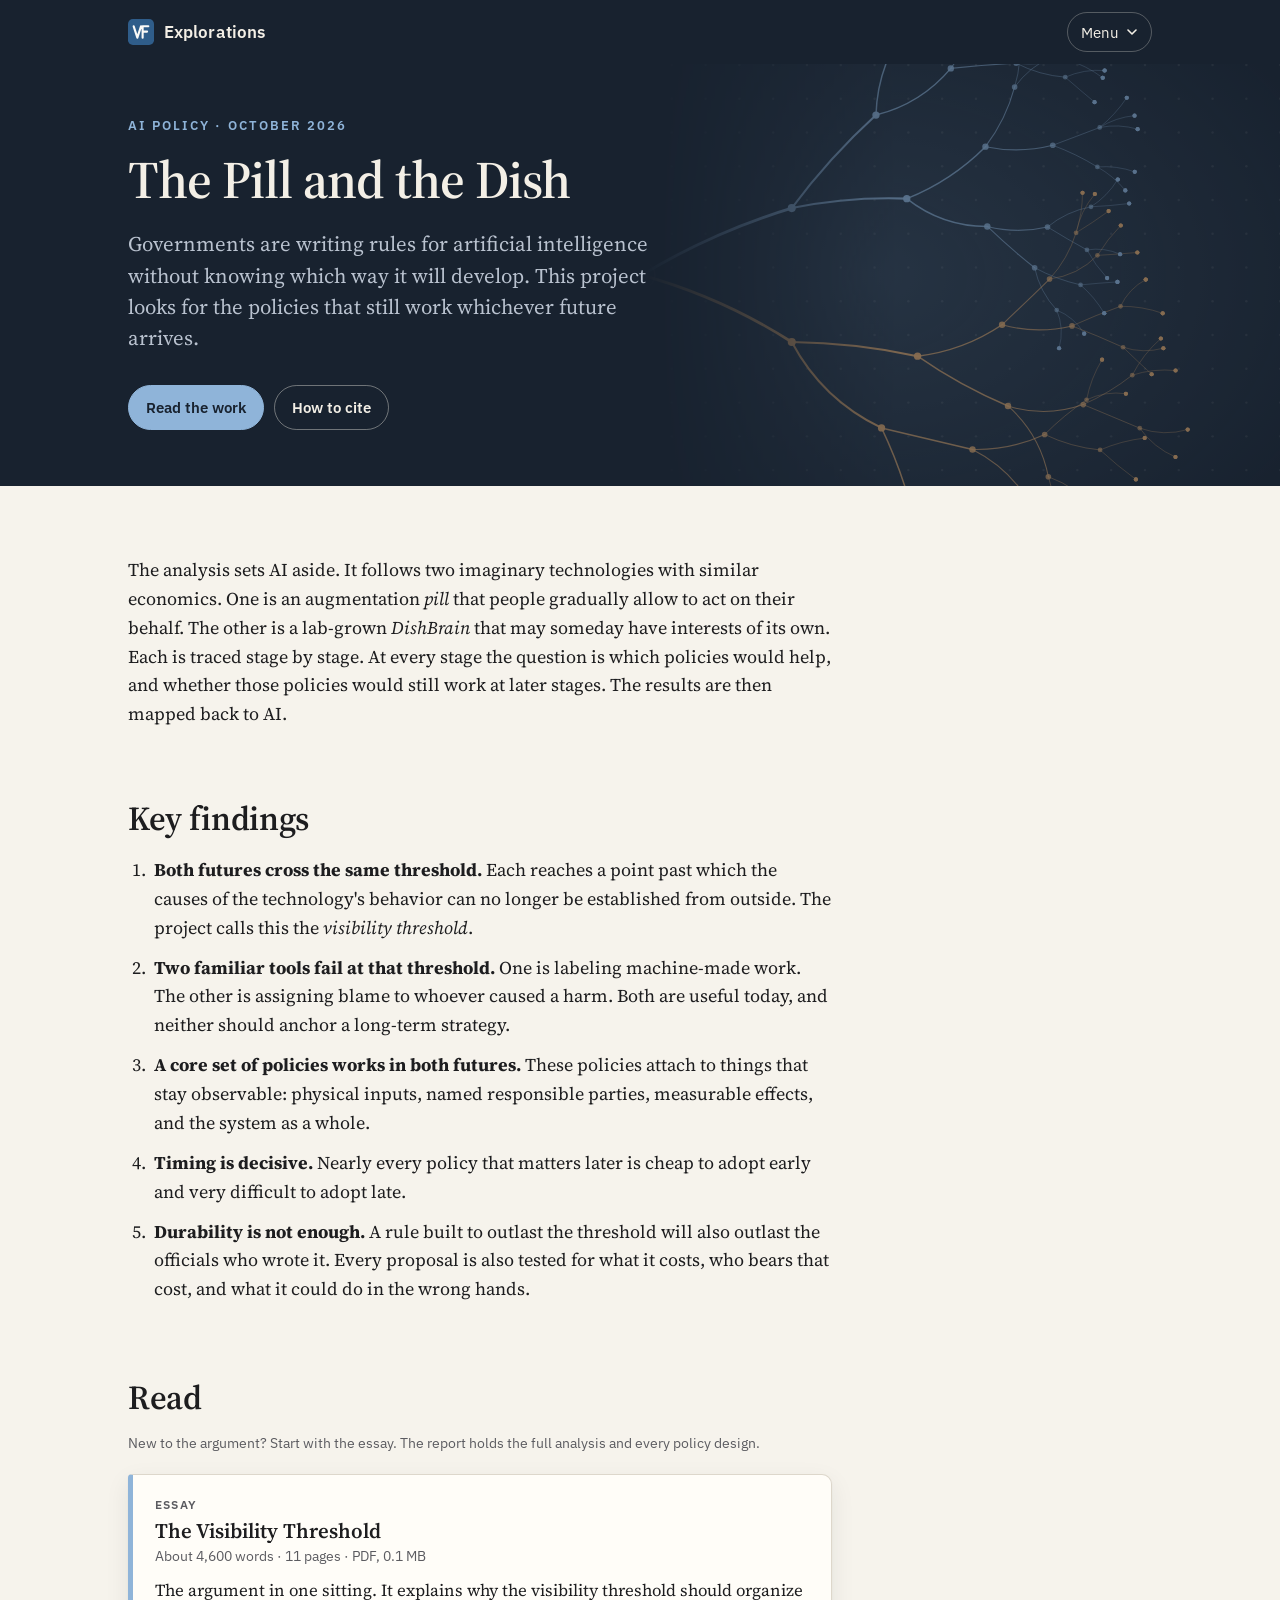
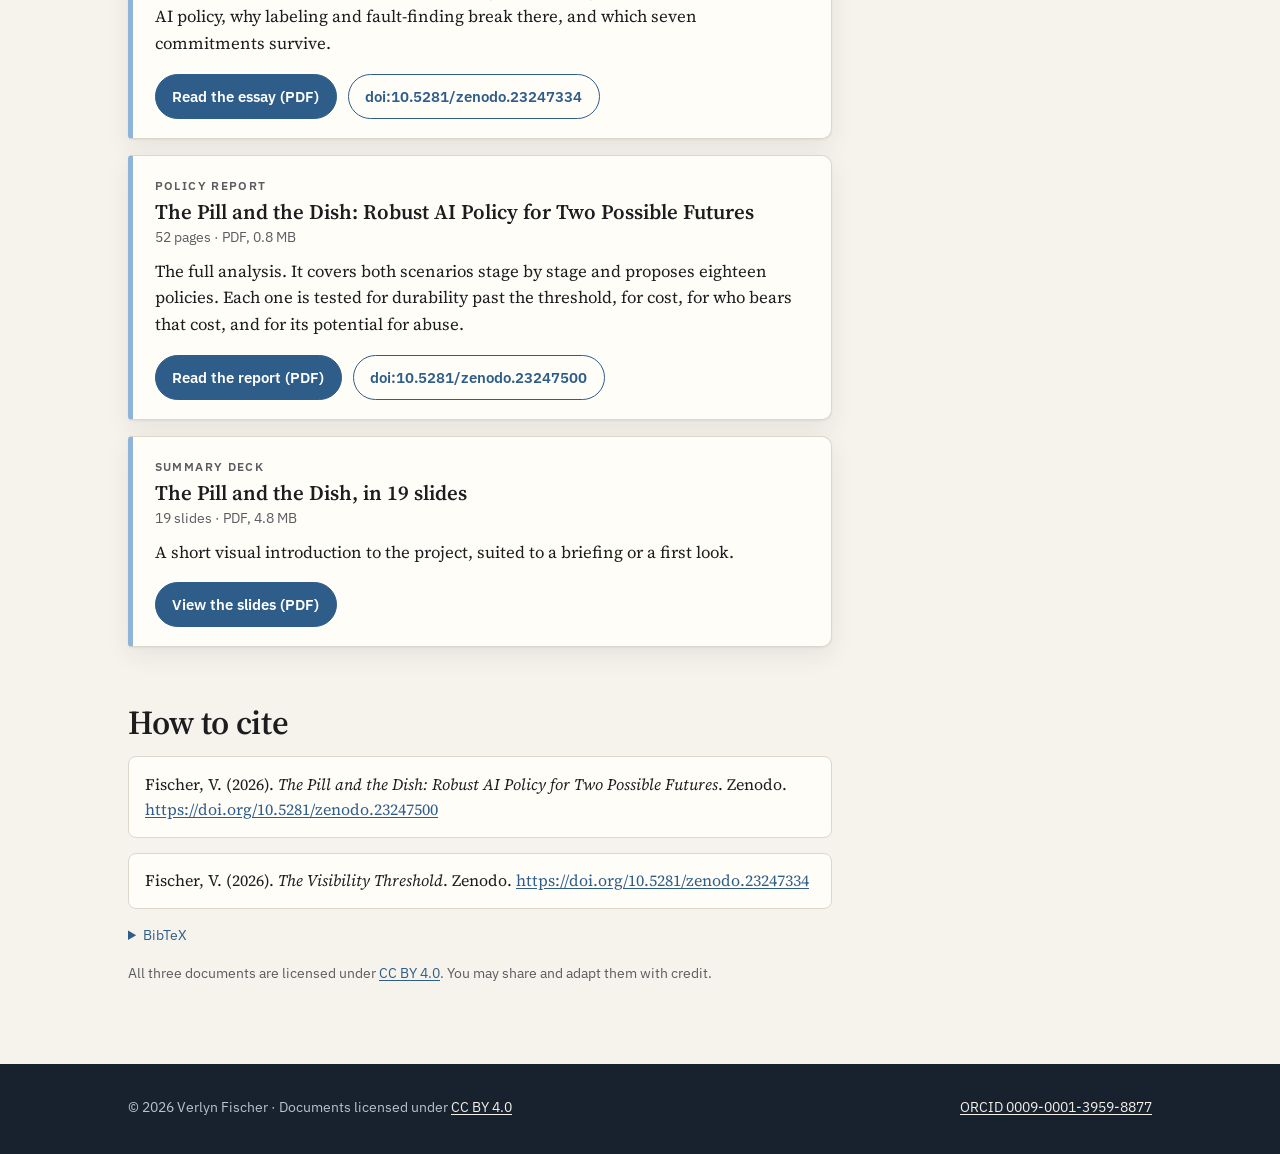
==== ai-policy/index.html @ 12ce7a71 "Launch verlynfischer.com Home page with Selected Works, and The Pill and the Dish project page (repo" ====
<!doctype html>
<html lang="en">
<head>
  <meta charset="utf-8">
  <meta name="viewport" content="width=device-width, initial-scale=1">
  <title>The Pill and the Dish</title>
  <meta name="description" content="Which AI policies will still work a decade from now? A policy report, an essay and a summary deck by Verlyn Fischer, built on two imaginary technologies.">
  <link rel="canonical" href="https://verlynfischer.com/ai-policy/">
  <link rel="icon" href="../favicon.svg" type="image/svg+xml">
  <link rel="preconnect" href="https://fonts.googleapis.com">
  <link rel="preconnect" href="https://fonts.gstatic.com" crossorigin>
  <link rel="stylesheet" href="https://fonts.googleapis.com/css2?family=IBM+Plex+Sans:wght@400;600&family=Source+Serif+4:ital,opsz,wght@0,8..60,400;0,8..60,600;1,8..60,400;1,8..60,600&display=swap">
  <link rel="stylesheet" href="../assets/style.css">
  <script src="../assets/menu.js" defer></script>
  <meta property="og:type" content="website">
  <meta property="og:title" content="The Pill and the Dish: Robust AI Policy for Two Possible Futures">
  <meta property="og:description" content="Two imaginary technologies show which AI policies will still work a decade from now, and which popular tools expire first.">
  <meta property="og:url" content="https://verlynfischer.com/ai-policy/">
  <meta property="og:image" content="https://verlynfischer.com/assets/pill-and-dish-fork.jpg">
</head>
<body>
  <header class="site-header">
    <div class="wrap">
      <a class="site-name" href="../index.html"><img src="../favicon.svg" alt="">Explorations</a>
      <details class="menu">
        <summary>Menu <svg class="chev" viewBox="0 0 10 10" aria-hidden="true"><path d="M1 3l4 4 4-4" fill="none" stroke="currentColor" stroke-width="1.6" stroke-linecap="round" stroke-linejoin="round"/></svg></summary>
        <nav class="menu-panel" aria-label="Site">
          <a href="../index.html">Home</a>
          <p class="menu-label">Selected works</p>
          <a href="index.html" aria-current="page">The Pill and the Dish<span class="sub">AI policy · report, essay and slides</span></a>
          <hr>
          <a href="https://orcid.org/0009-0001-3959-8877">ORCID profile<span class="sub">0009-0001-3959-8877</span></a>
        </nav>
      </details>
    </div>
  </header>

  <section class="hero compact on-navy" aria-labelledby="hero-title">
    <img class="art" src="../assets/hero-art.svg" alt="">
    <div class="wrap">
      <div class="hero-text">
        <p class="eyebrow">AI policy · October 2026</p>
        <h1 id="hero-title">The Pill and the Dish</h1>
        <p class="lede">Governments are writing rules for artificial intelligence without knowing which way it will develop. This project looks for the policies that still work whichever future arrives.</p>
        <div class="actions">
          <a class="btn primary" href="#read">Read the work</a>
          <a class="btn" href="#cite">How to cite</a>
        </div>
      </div>
    </div>
  </section>

  <main class="wrap narrow">
    <section class="section">

    <p>The analysis sets AI aside. It follows two imaginary technologies with similar economics. One is an augmentation <em>pill</em> that people gradually allow to act on their behalf. The other is a lab-grown <em>DishBrain</em> that may someday have interests of its own. Each is traced stage by stage. At every stage the question is which policies would help, and whether those policies would still work at later stages. The results are then mapped back to AI.</p>

    </section>

    <section class="section">
    <h2>Key findings</h2>
    <ol class="findings">
      <li><strong>Both futures cross the same threshold.</strong> Each reaches a point past which the causes of the technology's behavior can no longer be established from outside. The project calls this the <em>visibility threshold</em>.</li>
      <li><strong>Two familiar tools fail at that threshold.</strong> One is labeling machine-made work. The other is assigning blame to whoever caused a harm. Both are useful today, and neither should anchor a long-term strategy.</li>
      <li><strong>A core set of policies works in both futures.</strong> These policies attach to things that stay observable: physical inputs, named responsible parties, measurable effects, and the system as a whole.</li>
      <li><strong>Timing is decisive.</strong> Nearly every policy that matters later is cheap to adopt early and very difficult to adopt late.</li>
      <li><strong>Durability is not enough.</strong> A rule built to outlast the threshold will also outlast the officials who wrote it. Every proposal is also tested for what it costs, who bears that cost, and what it could do in the wrong hands.</li>
    </ol>

    </section>

    <section class="section" id="read">
    <h2>Read</h2>
    <p class="small">New to the argument? Start with the essay. The report holds the full analysis and every policy design.</p>
    <div class="docs">
      <article class="doc">
        <div class="type">Essay</div>
        <h3>The Visibility Threshold</h3>
        <p class="meta">About 4,600 words · 11 pages · PDF, 0.1 MB</p>
        <p>The argument in one sitting. It explains why the visibility threshold should organize AI policy, why labeling and fault-finding break there, and which seven commitments survive.</p>
        <div class="actions">
          <a class="btn primary" href="the-visibility-threshold.pdf">Read the essay (PDF)</a>
          <a class="btn" href="https://doi.org/10.5281/zenodo.23247334">doi:10.5281/zenodo.23247334</a>
        </div>
      </article>

      <article class="doc">
        <div class="type">Policy report</div>
        <h3>The Pill and the Dish: Robust AI Policy for Two Possible Futures</h3>
        <p class="meta">52 pages · PDF, 0.8 MB</p>
        <p>The full analysis. It covers both scenarios stage by stage and proposes eighteen policies. Each one is tested for durability past the threshold, for cost, for who bears that cost, and for its potential for abuse.</p>
        <div class="actions">
          <a class="btn primary" href="the-pill-and-the-dish.pdf">Read the report (PDF)</a>
          <a class="btn" href="https://doi.org/10.5281/zenodo.23247500">doi:10.5281/zenodo.23247500</a>
        </div>
      </article>

      <article class="doc">
        <div class="type">Summary deck</div>
        <h3>The Pill and the Dish, in 19 slides</h3>
        <p class="meta">19 slides · PDF, 4.8 MB</p>
        <p>A short visual introduction to the project, suited to a briefing or a first look.</p>
        <div class="actions">
          <a class="btn primary" href="the-pill-and-the-dish-summary-deck.pdf">View the slides (PDF)</a>
        </div>
      </article>
    </div>

    </section>

    <section class="section" id="cite">
    <h2>How to cite</h2>
    <p class="cite">Fischer, V. (2026). <em>The Pill and the Dish: Robust AI Policy for Two Possible Futures</em>. Zenodo. <a href="https://doi.org/10.5281/zenodo.23247500">https://doi.org/10.5281/zenodo.23247500</a></p>
    <p class="cite">Fischer, V. (2026). <em>The Visibility Threshold</em>. Zenodo. <a href="https://doi.org/10.5281/zenodo.23247334">https://doi.org/10.5281/zenodo.23247334</a></p>
    <details class="bib">
      <summary>BibTeX</summary>
<pre>@misc{fischer2026pill,
  author    = {Fischer, Verlyn},
  title     = {The Pill and the Dish: Robust AI Policy
               for Two Possible Futures},
  year      = {2026},
  publisher = {Zenodo},
  doi       = {10.5281/zenodo.23247500},
  url       = {https://doi.org/10.5281/zenodo.23247500}
}

@misc{fischer2026visibility,
  author    = {Fischer, Verlyn},
  title     = {The Visibility Threshold},
  year      = {2026},
  publisher = {Zenodo},
  doi       = {10.5281/zenodo.23247334},
  url       = {https://doi.org/10.5281/zenodo.23247334}
}</pre>
    </details>

    <p class="small">All three documents are licensed under <a href="https://creativecommons.org/licenses/by/4.0/">CC BY 4.0</a>. You may share and adapt them with credit.</p>
    </section>
  </main>

  <footer class="site-footer">
    <div class="wrap">
      <p>© 2026 Verlyn Fischer · Documents licensed under <a href="https://creativecommons.org/licenses/by/4.0/">CC BY 4.0</a></p>
      <p><a href="https://orcid.org/0009-0001-3959-8877">ORCID 0009-0001-3959-8877</a></p>
    </div>
  </footer>
</body>
</html>
---- assets/style.css ----
/* verlynfischer.com — one stylesheet for every page.
   Palette follows the summary deck: navy, cream, light-blue accent, amber second accent. */

:root {
  --bg: #f6f3ec;
  --surface: #fffdf8;
  --surface-2: #efebe2;
  --ink: #1d1d1f;
  --muted: #5b5b60;
  --rule: #ddd7cb;
  --accent: #2f5d8a;          /* links and buttons on light backgrounds */
  --accent-ink: #ffffff;
  --navy: #18222f;            /* header, hero, footer: the same in both themes */
  --navy-2: #223043;
  --on-navy: #f3efe6;
  --on-navy-muted: #b9c2cf;
  --sky: #8fb4d9;             /* accent on navy */
  --amber: #e0a96d;
  --shadow: 0 1px 2px rgba(24, 34, 47, 0.06), 0 8px 24px rgba(24, 34, 47, 0.08);
  --serif: "Source Serif 4", Charter, Georgia, serif;
  --sans: "IBM Plex Sans", "Segoe UI", "Helvetica Neue", Arial, sans-serif;
  --mono: ui-monospace, "SF Mono", Menlo, Consolas, monospace;
  color-scheme: light;
}

@media (prefers-color-scheme: dark) {
  :root:not([data-theme="light"]) {
    --bg: #121820;
    --surface: #1b232e;
    --surface-2: #222c39;
    --ink: #ece9e2;
    --muted: #a3abb6;
    --rule: #2e3846;
    --accent: #8fb4d9;
    --accent-ink: #121820;
    --navy: #0d131a;
    --navy-2: #1b2633;
    --shadow: 0 1px 2px rgba(0, 0, 0, 0.3), 0 8px 24px rgba(0, 0, 0, 0.25);
    color-scheme: dark;
  }
}

:root[data-theme="dark"] {
  --bg: #121820;
  --surface: #1b232e;
  --surface-2: #222c39;
  --ink: #ece9e2;
  --muted: #a3abb6;
  --rule: #2e3846;
  --accent: #8fb4d9;
  --accent-ink: #121820;
  --navy: #0d131a;
  --navy-2: #1b2633;
  --shadow: 0 1px 2px rgba(0, 0, 0, 0.3), 0 8px 24px rgba(0, 0, 0, 0.25);
  color-scheme: dark;
}

*, *::before, *::after { box-sizing: border-box; }
html { -webkit-text-size-adjust: 100%; }

body {
  margin: 0;
  background: var(--bg);
  color: var(--ink);
  font-family: var(--serif);
  font-size: 1.125rem;
  line-height: 1.6;
}

a { color: var(--accent); text-underline-offset: 0.15em; }
a:hover { text-decoration-thickness: 2px; }
:focus-visible { outline: 2px solid var(--sky); outline-offset: 3px; border-radius: 2px; }
img { max-width: 100%; display: block; }

.wrap { max-width: 68rem; margin: 0 auto; padding-left: 16px; padding-right: 16px; }
.wrap.narrow > * { max-width: 44rem; }   /* reading column, aligned with the hero text */
@media (min-width: 48rem) { .wrap { padding-left: 32px; padding-right: 32px; } }

/* ---------- Header with pull-down menu ---------- */
.site-header { background: var(--navy); color: var(--on-navy); position: relative; z-index: 10; }
.site-header .wrap { display: flex; align-items: center; justify-content: space-between; gap: 1rem; min-height: 4rem; }
.site-name {
  font-family: var(--sans); font-weight: 600; font-size: 1.05rem; letter-spacing: 0.01em;
  color: var(--on-navy); text-decoration: none; display: flex; align-items: center; gap: 0.6rem;
}
.site-name img { width: 26px; height: 26px; }

.menu { position: relative; font-family: var(--sans); }
.menu > summary {
  list-style: none; cursor: pointer; user-select: none;
  display: flex; align-items: center; gap: 0.5rem;
  padding: 0.45rem 0.85rem; border: 1px solid rgba(243, 239, 230, 0.28); border-radius: 999px;
  font-size: 0.95rem; color: var(--on-navy);
}
.menu > summary::-webkit-details-marker { display: none; }
.menu > summary:hover { border-color: var(--sky); }
.menu > summary .chev { width: 10px; height: 10px; transition: transform 0.15s ease; }
.menu[open] > summary .chev { transform: rotate(180deg); }
.menu-panel {
  position: absolute; right: 0; top: calc(100% + 10px);
  width: min(20rem, calc(100vw - 32px));
  background: var(--surface); color: var(--ink);
  border: 1px solid var(--rule); border-radius: 10px; box-shadow: var(--shadow);
  padding: 0.5rem;
}
.menu-panel a {
  display: block; padding: 0.55rem 0.75rem; border-radius: 6px;
  color: var(--ink); text-decoration: none; font-size: 0.95rem;
}
.menu-panel a:hover, .menu-panel a:focus-visible { background: var(--surface-2); }
.menu-panel a[aria-current="page"] { font-weight: 600; }
.menu-panel a .sub { display: block; font-size: 0.8rem; color: var(--muted); }
.menu-label {
  font-size: 0.7rem; font-weight: 600; letter-spacing: 0.12em; text-transform: uppercase;
  color: var(--muted); padding: 0.75rem 0.75rem 0.25rem; margin: 0;
}
.menu-panel hr { border: 0; border-top: 1px solid var(--rule); margin: 0.4rem 0.25rem; }

/* ---------- Inverted hero ---------- */
.hero { background: var(--navy); color: var(--on-navy); position: relative; overflow: hidden; }
.hero .art {
  position: absolute; top: 0; height: 100%; left: calc(50% - 4rem); width: max(52rem, 66%);
  object-fit: cover; object-position: left center; pointer-events: none;
  -webkit-mask-image: linear-gradient(to right, transparent 8%, #000 38%);
  mask-image: linear-gradient(to right, transparent 8%, #000 38%);
}
.hero .wrap { position: relative; padding-top: 4.5rem; padding-bottom: 5rem; }
.hero-text { max-width: 34rem; }
.eyebrow {
  font-family: var(--sans); font-size: 0.8rem; font-weight: 600; letter-spacing: 0.16em;
  text-transform: uppercase; color: var(--sky); margin: 0 0 1rem;
}
.hero h1 {
  font-family: var(--serif); font-weight: 600; font-size: clamp(2.3rem, 6.5vw, 3.9rem);
  line-height: 1.06; letter-spacing: -0.015em; margin: 0;
}
.hero h1 em { font-style: italic; color: var(--sky); }
.hero .lede { color: var(--on-navy-muted); font-size: clamp(1.1rem, 2.4vw, 1.3rem); line-height: 1.5; margin: 1.25rem 0 0; }
.hero .actions { margin-top: 2rem; }
.hero.compact .wrap { padding-top: 3.25rem; padding-bottom: 3.5rem; }
.hero.compact h1 { font-size: clamp(2.1rem, 6vw, 3.3rem); }
.hero.compact .art { opacity: 0.55; }

@media (max-width: 48rem) {
  .hero .art { left: 0; width: 140%; opacity: 0.3; -webkit-mask-image: none; mask-image: none; }
  .hero.compact .art { opacity: 0.25; }
  .hero .wrap { padding-top: 3rem; padding-bottom: 3.5rem; }
}

/* ---------- Buttons ---------- */
.actions { display: flex; flex-wrap: wrap; gap: 0.65rem; }
.btn {
  display: inline-flex; align-items: center; gap: 0.4rem;
  font-family: var(--sans); font-size: 0.92rem; font-weight: 600;
  padding: 0.6rem 1.05rem; border-radius: 999px; text-decoration: none;
  border: 1px solid var(--accent); color: var(--accent); background: transparent;
}
.btn.primary { background: var(--accent); color: var(--accent-ink); }
.btn:hover { text-decoration: none; filter: brightness(1.08); }
.on-navy .btn { border-color: rgba(243, 239, 230, 0.4); color: var(--on-navy); }
.on-navy .btn.primary { background: var(--sky); border-color: var(--sky); color: var(--navy); }

/* ---------- Principles strip (home) ---------- */
.strip { background: var(--surface-2); border-bottom: 1px solid var(--rule); }
.strip ul {
  list-style: none; margin: 0; padding: 1.5rem 0;
  display: grid; gap: 1rem 2rem; grid-template-columns: repeat(auto-fit, minmax(14rem, 1fr));
}
.strip li { display: flex; gap: 0.8rem; align-items: flex-start; font-family: var(--sans); font-size: 0.92rem; color: var(--muted); line-height: 1.45; }
.strip li strong { display: block; color: var(--ink); font-size: 0.98rem; }
.strip .dot { flex: none; width: 10px; height: 10px; border-radius: 50%; margin-top: 0.4rem; background: #c98a45; }

/* ---------- Sections ---------- */
main { display: block; }
.section { padding-top: 3.5rem; }
.section-head { display: flex; align-items: baseline; justify-content: space-between; gap: 1rem; flex-wrap: wrap; margin-bottom: 1.5rem; }
h1, h2, h3 { line-height: 1.15; margin: 0; }
h2 { font-family: var(--serif); font-size: clamp(1.6rem, 4vw, 2.1rem); font-weight: 600; letter-spacing: -0.01em; }
h3 { font-family: var(--sans); font-size: 1.15rem; font-weight: 600; }
.section-note { font-family: var(--sans); font-size: 0.9rem; color: var(--muted); margin: 0; }
p { margin: 0.9rem 0; }
.small { font-family: var(--sans); font-size: 0.9rem; color: var(--muted); }

/* ---------- Work cards (home) ---------- */
.works { display: grid; gap: 1.5rem; grid-template-columns: repeat(auto-fill, minmax(min(100%, 22rem), 1fr)); }
.work {
  position: relative; display: flex; flex-direction: column;
  background: var(--surface); border: 1px solid var(--rule); border-radius: 4px 12px 12px 4px; overflow: hidden;
  padding-left: 5px;
  box-shadow: var(--shadow); transition: transform 0.15s ease, box-shadow 0.15s ease;
}
.work::before { content: ""; position: absolute; left: 0; top: 0; bottom: 0; width: 5px; background: var(--sky); z-index: 1; }   /* ties image and text together */
.work:hover { transform: translateY(-3px); }
.work .thumb { aspect-ratio: 16 / 9; background: var(--surface-2); }
.work .thumb img { width: 100%; height: 100%; object-fit: cover; }
.work .body { padding: 1.25rem 1.35rem 1.4rem; display: flex; flex-direction: column; gap: 0.5rem; flex: 1; }
.tag {
  align-self: flex-start; font-family: var(--sans); font-size: 0.72rem; font-weight: 600; letter-spacing: 0.1em;
  text-transform: uppercase; color: var(--accent); background: color-mix(in srgb, var(--accent) 12%, transparent);
  padding: 0.2rem 0.55rem; border-radius: 999px;
}
.work h3 { font-family: var(--serif); font-size: 1.45rem; }
.work h3 a { color: var(--ink); text-decoration: none; }
.work h3 a::after { content: ""; position: absolute; inset: 0; }   /* whole card is the link */
.work p { margin: 0; font-size: 1.02rem; }
.work .includes { font-family: var(--sans); font-size: 0.85rem; color: var(--muted); margin-top: auto; padding-top: 0.6rem; }
.work .more { font-family: var(--sans); font-size: 0.92rem; font-weight: 600; color: var(--accent); }
@media (min-width: 60rem) {
  .work.featured { grid-column: 1 / -1; flex-direction: row; }
  .work.featured .thumb { flex: 0 0 55%; aspect-ratio: auto; border-bottom: 0; }
  .work.featured .body { padding: 2rem 2.25rem; justify-content: center; }
  .work.featured h3 { font-size: 1.9rem; }
}

/* ---------- Project page ---------- */
.findings { padding-left: 1.4rem; }
.findings li { margin: 0.7rem 0; padding-left: 0.25rem; }
.docs { display: grid; gap: 1rem; margin-top: 1.25rem; }
.doc { background: var(--surface); border: 1px solid var(--rule); border-left: 5px solid var(--sky); padding: 1.3rem 1.35rem 1.2rem; border-radius: 4px 10px 10px 4px; box-shadow: var(--shadow); }
.doc .type { font-family: var(--sans); font-size: 0.72rem; font-weight: 600; letter-spacing: 0.12em; text-transform: uppercase; color: var(--muted); }
.doc h3 { font-family: var(--serif); font-size: 1.3rem; margin: 0.3rem 0 0.2rem; }
.doc .meta { font-family: var(--sans); font-size: 0.85rem; color: var(--muted); margin: 0 0 0.6rem; }
.doc p { margin: 0.5rem 0 1rem; font-size: 1.05rem; }
.cite { font-size: 1rem; background: var(--surface); border: 1px solid var(--rule); padding: 0.9rem 1rem; border-radius: 8px; overflow-wrap: anywhere; }
details.bib { margin-top: 0.75rem; font-family: var(--sans); font-size: 0.9rem; }
details.bib summary { cursor: pointer; color: var(--accent); }
pre { font-family: var(--mono); font-size: 0.8rem; line-height: 1.45; background: var(--surface); border: 1px solid var(--rule); padding: 0.9rem 1rem; border-radius: 8px; overflow-x: auto; white-space: pre; }

/* ---------- Footer ---------- */
.site-footer { background: var(--navy); color: var(--on-navy-muted); margin-top: 5rem; }
.site-footer .wrap { padding-top: 2rem; padding-bottom: 2.25rem; font-family: var(--sans); font-size: 0.875rem; display: flex; flex-wrap: wrap; justify-content: space-between; gap: 0.5rem 2rem; }
.site-footer p { margin: 0; }
.site-footer a { color: var(--on-navy); }

@media (max-width: 30rem) {
  body { font-size: 1.05rem; }
  .section { padding-top: 2.5rem; }
}
@media (prefers-reduced-motion: reduce) {
  .work, .menu > summary .chev { transition: none; }
  .work:hover { transform: none; }
}
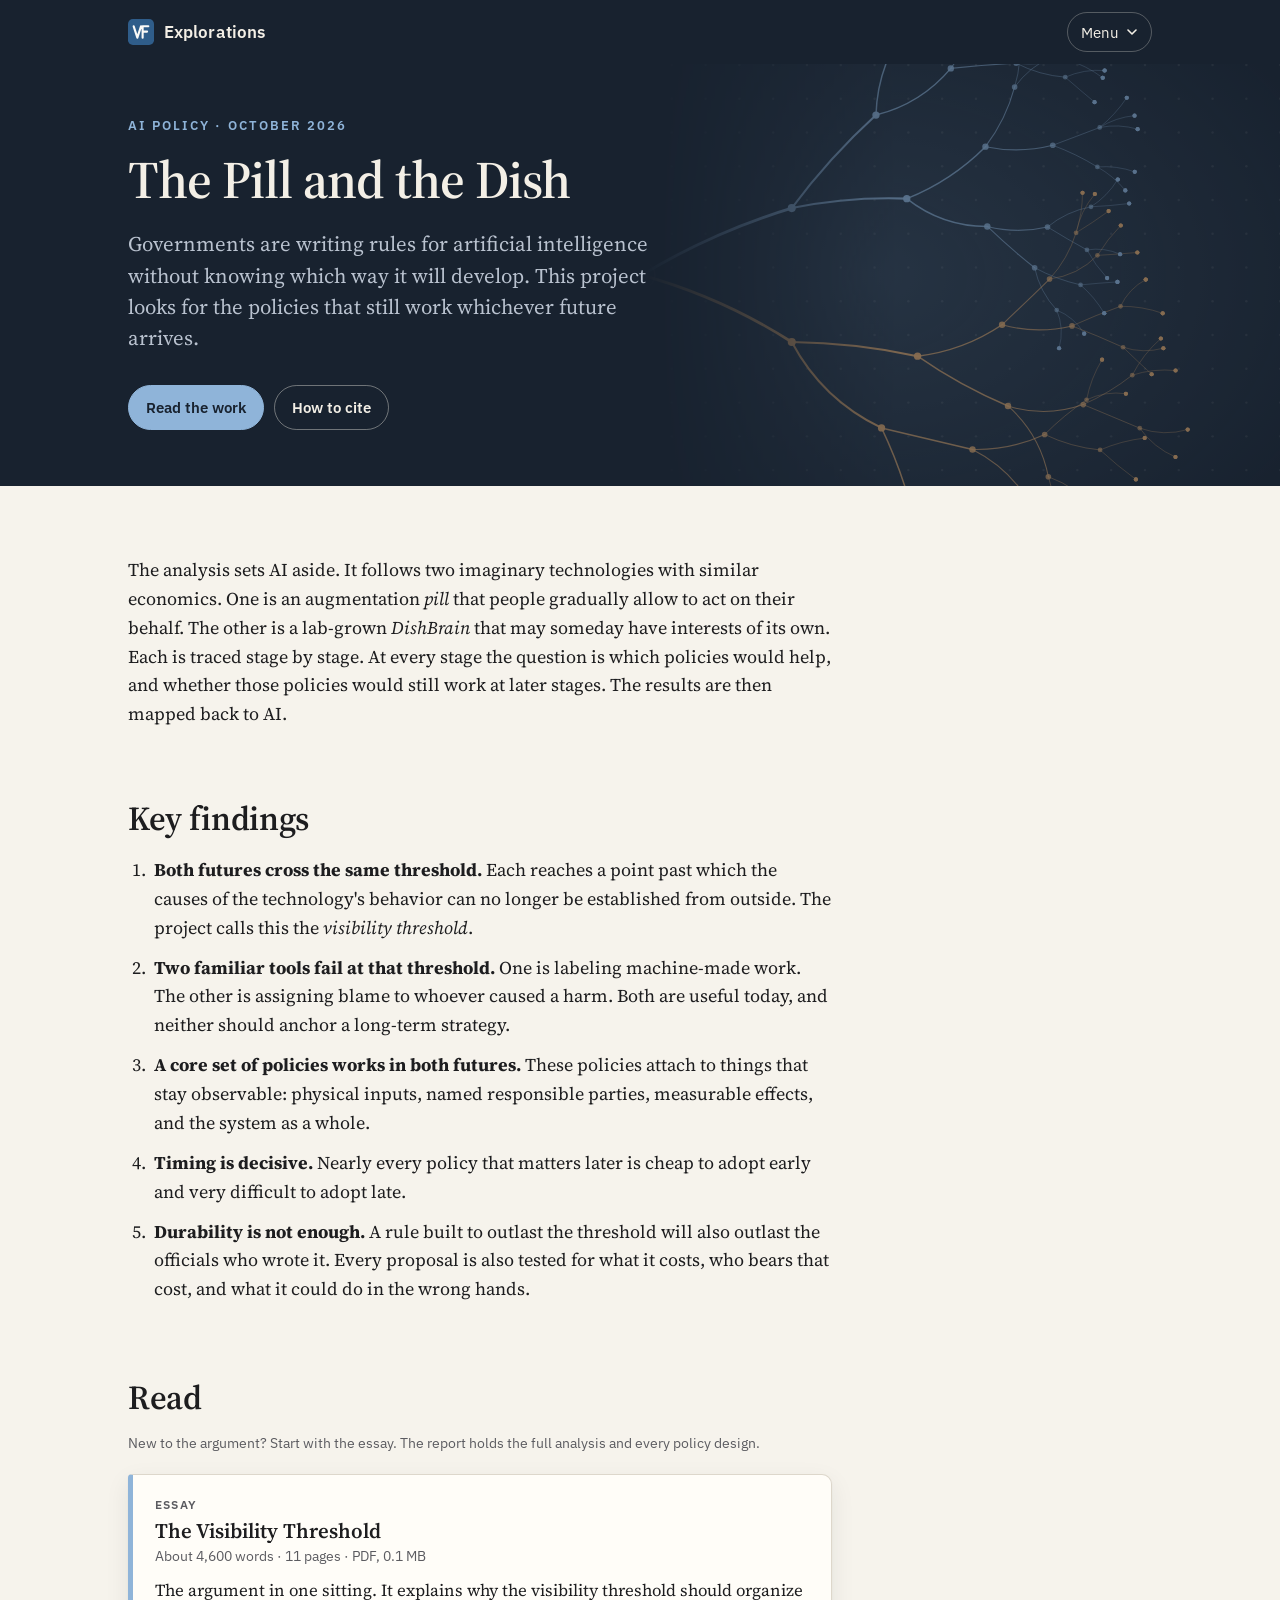
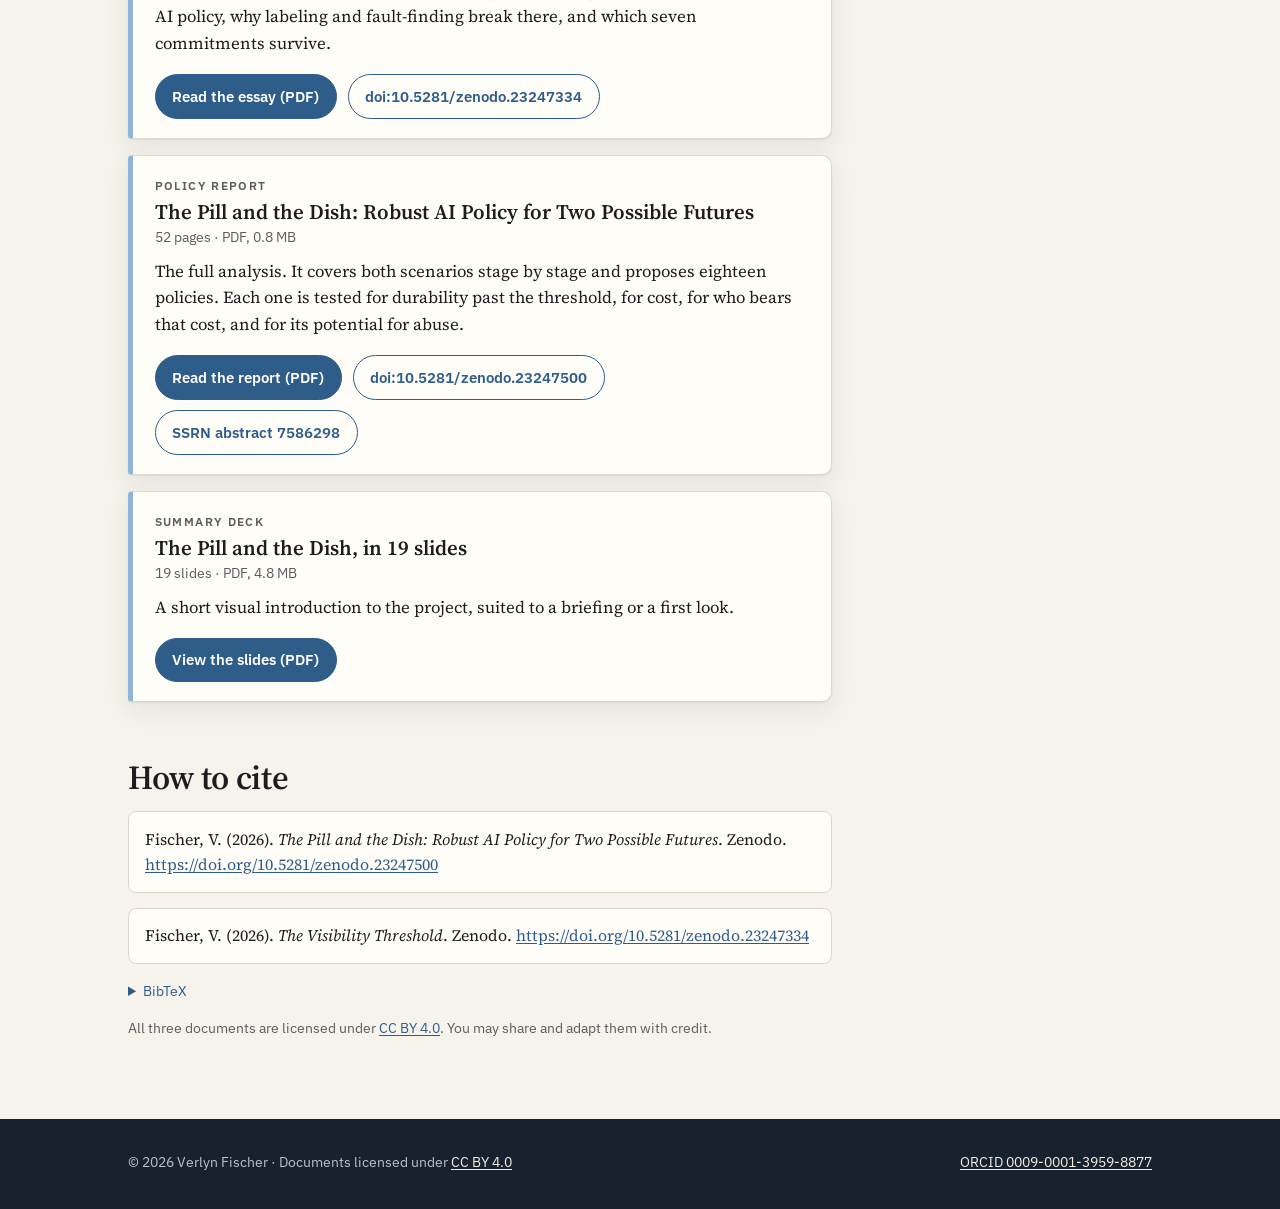
==== commit 37a3f372: "Link the report's SSRN listing Co-Authored-By: Claude Opus 5.5 <noreply@anthropic.com>" ====
--- a/ai-policy/index.html
+++ b/ai-policy/index.html
@@ -28,6 +28,7 @@
           <a href="../index.html">Home</a>
           <p class="menu-label">Selected works</p>
           <a href="index.html" aria-current="page">The Pill and the Dish<span class="sub">AI policy · report, essay and slides</span></a>
+          <a href="../entangled-pairs/">What Co-location Can and Cannot Explain<span class="sub">Physics · preprint and verification code</span></a>
           <hr>
           <a href="https://orcid.org/0009-0001-3959-8877">ORCID profile<span class="sub">0009-0001-3959-8877</span></a>
         </nav>
@@ -92,6 +93,7 @@
         <div class="actions">
           <a class="btn primary" href="the-pill-and-the-dish.pdf">Read the report (PDF)</a>
           <a class="btn" href="https://doi.org/10.5281/zenodo.23247500">doi:10.5281/zenodo.23247500</a>
+          <a class="btn" href="https://ssrn.com/abstract=7586298">SSRN abstract 7586298</a>
         </div>
       </article>
 
--- a/assets/style.css
+++ b/assets/style.css
@@ -193,6 +193,8 @@
 .work:hover { transform: translateY(-3px); }
 .work .thumb { aspect-ratio: 16 / 9; background: var(--surface-2); }
 .work .thumb img { width: 100%; height: 100%; object-fit: cover; }
+.work .thumb.figure { background: #ffffff; display: flex; align-items: center; }   /* charts: never crop */
+.work .thumb.figure img { object-fit: contain; height: auto; }
 .work .body { padding: 1.25rem 1.35rem 1.4rem; display: flex; flex-direction: column; gap: 0.5rem; flex: 1; }
 .tag {
   align-self: flex-start; font-family: var(--sans); font-size: 0.72rem; font-weight: 600; letter-spacing: 0.1em;
